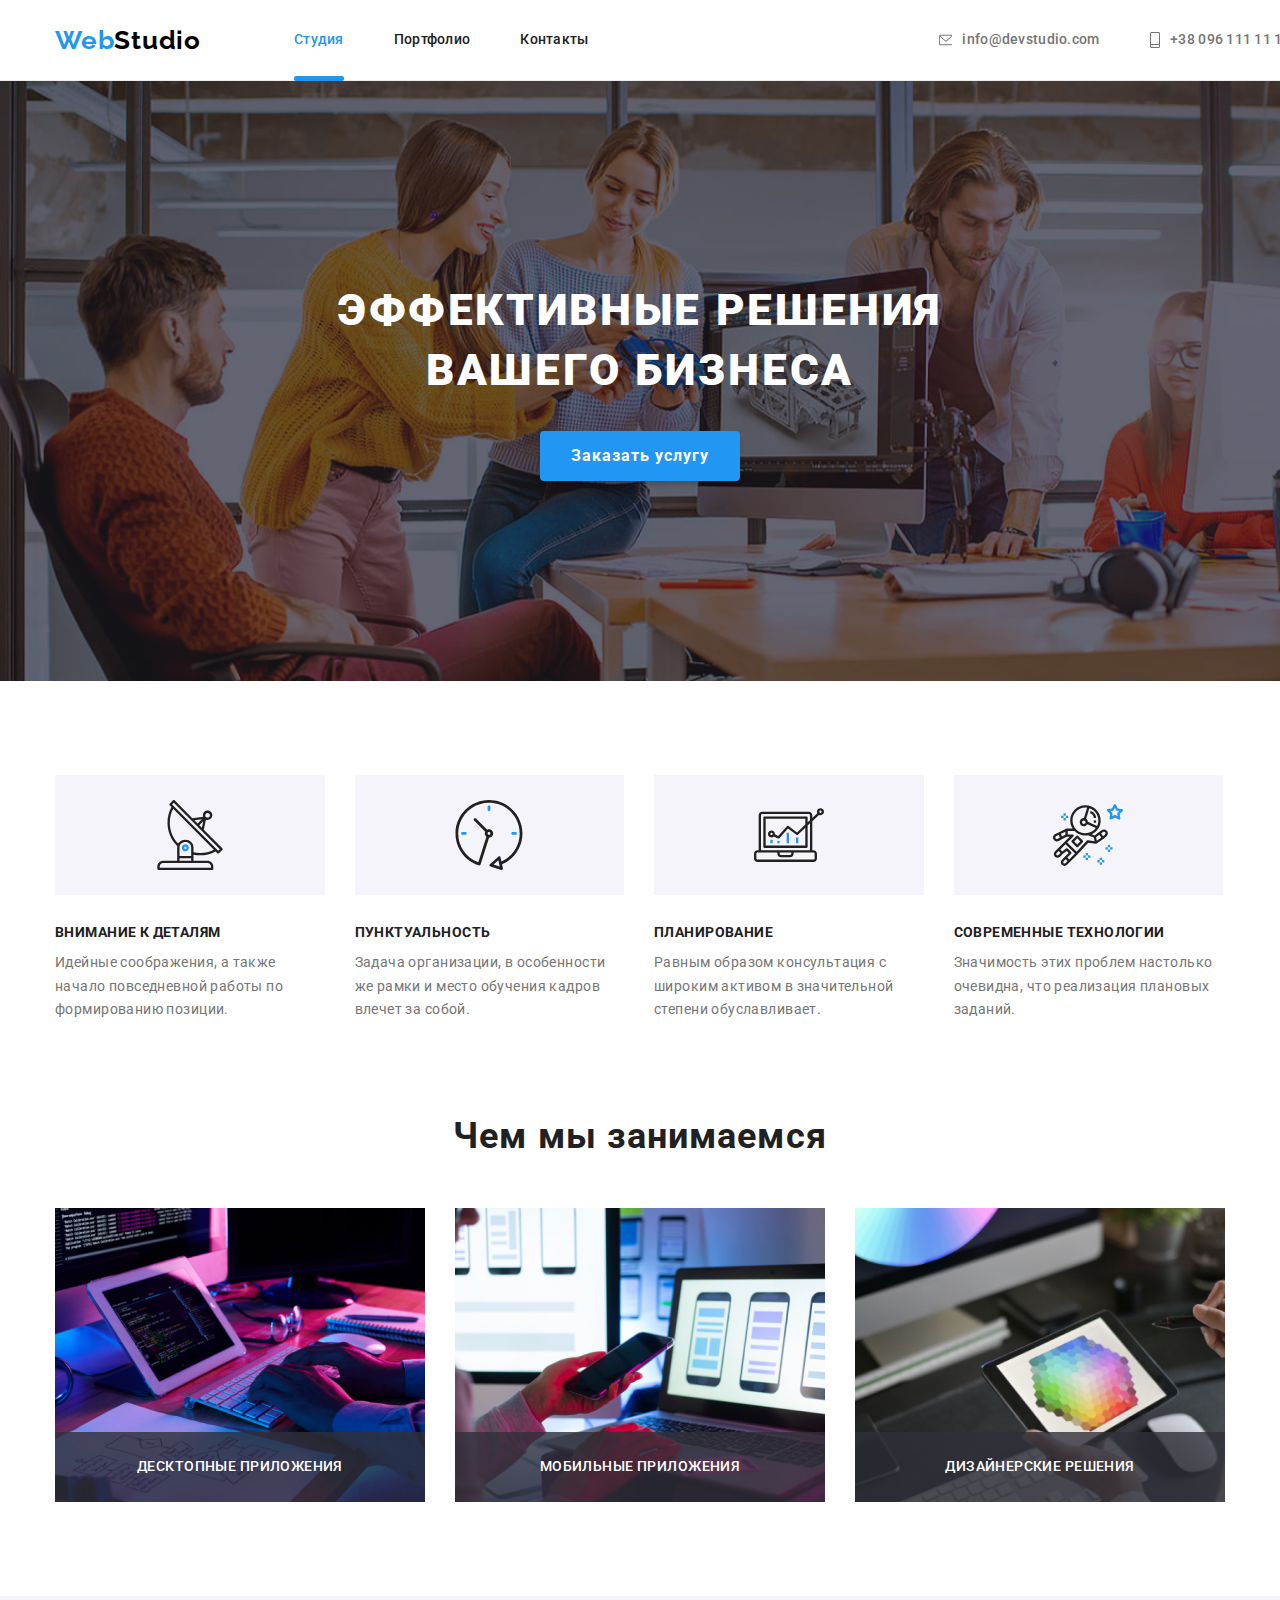
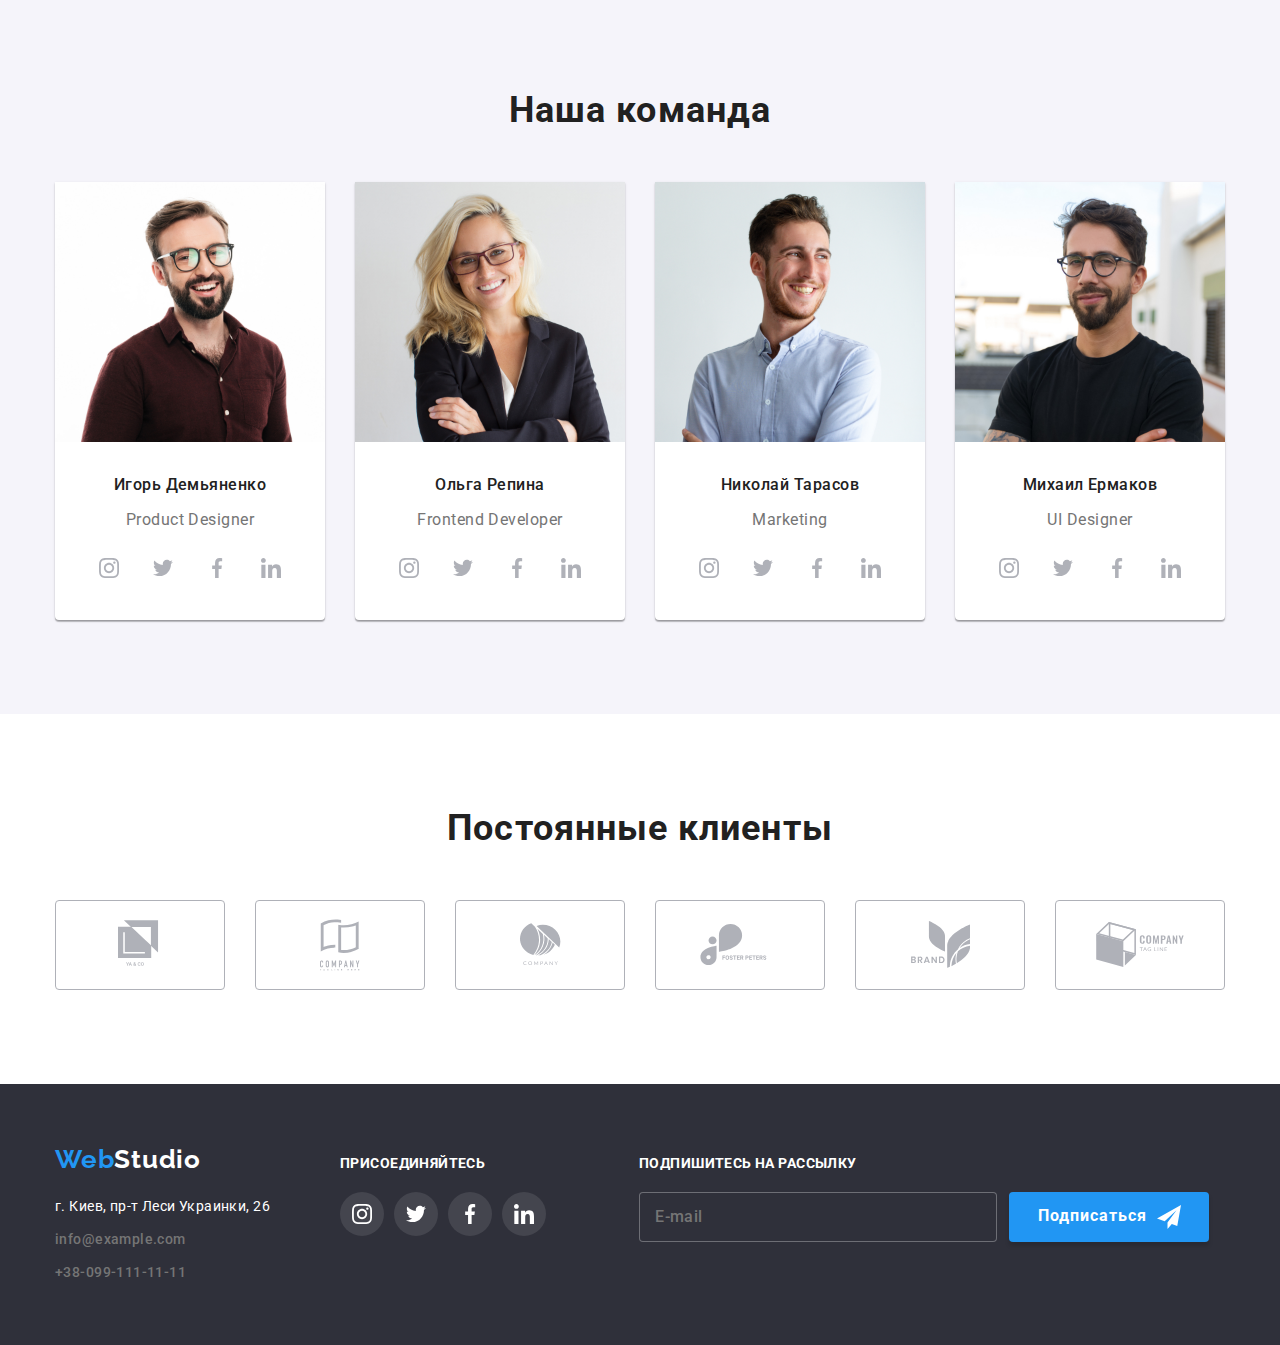
==== index.html @ b25f7332 "работа над модалкой" ====
<!DOCTYPE html>
<html lang="ru">
  <head>
    <meta charset="UTF-8" />
    <meta name="viewport" content="width=, initial-scale=1.0" />
    <title>Студия</title>
    <link
      rel="stylesheet"
      href="https://cdnjs.cloudflare.com/ajax/libs/modern-normalize/1.0.0/modern-normalize.min.css"
    />
    <link rel="preconnect" href="https://fonts.gstatic.com" />
    <link
      href="https://fonts.googleapis.com/css2?family=Raleway:wght@700&family=Roboto:wght@400;500;700;900&display=swap"
      rel="stylesheet"
    />

    <link rel="stylesheet" href="./Style/style.css" />
  </head>
  <body>
    <!--Шапка-->

    <header>
      <div class="container nav">
        <a class="logo header" href="#" lang="en"
          ><span class="web">Web</span>Studio</a
        >
        <ul class="nav-link">
          <li class="header-item">
            <a class="header-link current" href="./index.html">Студия</a>
          </li>
          <li class="header-item">
            <a class="header-link" href="./portfolio.html">Портфолио</a>
          </li>
          <li class="header-item">
            <a class="header-link" href="#">Контакты</a>
          </li>
        </ul>
        <ul class="nav-link connection">
          <li class="contacts">
            <a class="header-mail" href="mailto:info@devstudio.com">
              <svg class="mail-icon">
                <use href="./svg/symbol-defs.svg#icon-mail"></use>
              </svg>
              info@devstudio.com
            </a>
          </li>
          <li class="contacts">
            <a class="header-tel" href="tel:+380961111111">
              <svg class="tel-icon">
                <use href="./svg/symbol-defs.svg#icon-smartphone"></use>
              </svg>
              +38 096 111 11 11
            </a>
          </li>
        </ul>
      </div>
    </header>
    <main>
      <!--Герой-->

      <section class="hero-section">
        <div class="container hero">
          <h1 class="hero-title">
            эффективные решения <br />
            вашего бизнеса
          </h1>
          <button data-modal-open class="hero-button">Заказать услугу</button>
          <div class="backdrop is-hidden" data-modal>
            <div class="modal">
              <button data-modal-close class="close-button">
                <img
                  width="11px"
                  height="11px"
                  src="./logo/Close.svg"
                  alt="закрыть"
                />
              </button>
              <form class="modal-form">
                <div class="title-box">
                  <p class="modal-title">
                    Оставьте свои данные, мы вам перезвоним
                  </p>
                </div>
                <div class="inputs">
                  <label for="name">
                    <input
                      class="input name"
                      type="name"
                      name="Имя"
                      id="name"
                      placeholder="Имя"
                    />
                  </label>
                  <label for="phone">
                    <input
                      class="input phone"
                      type="phone"
                      name="Телефон"
                      id="phone"
                      placeholder="Телефон"
                    />
                  </label>
                  <label for="mail">
                    <input
                      class="input mail"
                      type="email"
                      name="Почта"
                      id="mail"
                      placeholder="Почта"
                    />
                  </label>
                  <label for="comments">
                    <textarea
                      class="input comments"
                      name="comments"
                      id="comments"
                      placeholder="Введите текст"
                    ></textarea>
                  </label>
                </div>
                <div>
                  <input type="checkbox" name="" id="" />
                  <p>Соглашаюсь с рассылкой и принимаю</p>
                  <a href="#">Условия договора</a>
                </div>
                <button class="modal-button" type="submit">Отправить</button>
              </form>
            </div>
          </div>
        </div>
      </section>

      <!--особенности-->

      <section class="features">
        <div class="container">
          <h2 hidden>--особенности--</h2>
          <ul class="features-container">
            <li class="features-item">
              <a class="features-icon" href="">
                <svg width="70px" height="70px" class="svg-features">
                  <use href="./svg/symbol-defs.svg#icon-antenna"></use>
                </svg>
              </a>
              <h3 class="features-title">ВНИМАНИЕ К ДЕТАЛЯМ</h3>
              <p class="features-text">
                Идейные соображения, а также начало повседневной работы по
                формированию позиции.
              </p>
            </li>
            <li class="features-item">
              <a class="features-icon" href="">
                <svg width="70px" height="70px" class="svg-features">
                  <use href="./svg/symbol-defs.svg#icon-clock"></use>
                </svg>
              </a>
              <h3 class="features-title">ПУНКТУАЛЬНОСТЬ</h3>
              <p class="features-text">
                Задача организации, в особенности же рамки и место обучения
                кадров влечет за собой.
              </p>
            </li>
            <li class="features-item">
              <a class="features-icon" href="">
                <svg width="70px" height="70px" class="svg-features">
                  <use href="./svg/symbol-defs.svg#icon-diagram"></use>
                </svg>
              </a>
              <h3 class="features-title">ПЛАНИРОВАНИЕ</h3>
              <p class="features-text">
                Равным образом консультация с широким активом в значительной
                степени обуславливает.
              </p>
            </li>
            <li class="features-item">
              <a class="features-icon" href="">
                <svg width="70px" height="70px" class="svg-features">
                  <use href="./svg/symbol-defs.svg#icon-astronaut"></use>
                </svg>
              </a>
              <h3 class="features-title">СОВРЕМЕННЫЕ ТЕХНОЛОГИИ</h3>
              <p class="features-text">
                Значимость этих проблем настолько очевидна, что реализация
                плановых заданий.
              </p>
            </li>
          </ul>
        </div>
      </section>

      <!--чем мы занимаемся-->

      <section class="about-company">
        <div class="container company">
          <h2 class="about-title">Чем мы занимаемся</h2>
          <ul class="about-main">
            <li>
              <div class="photo-box">
                <img
                  class="about-photo"
                  src="./photo/box 1.jpg"
                  width="370"
                  alt="пример1"
                />
                <div class="text-box">
                  <h3 class="about-text">Десктопные приложения</h3>
                </div>
              </div>
            </li>
            <li>
              <div class="photo-box">
                <img
                  class="about-photo"
                  src="./photo/box 2.jpg"
                  width="370"
                  alt="пример2"
                />
                <div class="text-box">
                  <h3 class="about-text">Мобильные приложения</h3>
                </div>
              </div>
            </li>
            <li>
              <div class="photo-box">
                <img
                  class="about-photo"
                  src="./photo/box 3.jpg"
                  width="370"
                  alt="пример3"
                />
                <div class="text-box">
                  <h3 class="about-text">Дизайнерские решения</h3>
                </div>
              </div>
            </li>
          </ul>
        </div>
      </section>

      <!--наша команда-->

      <section class="our-command">
        <div class="container cmd">
          <h2 class="cmd-title">Наша команда</h2>
          <ul class="wrk-section">
            <li class="wrk-container">
              <img
                class="image"
                src="./photo/работник 1 (1).jpg"
                width="270"
                alt="Игорь Демьяненко"
              />
              <h3 class="wrk-name">Игорь Демьяненко</h3>
              <p class="wrk-place">Product Designer</p>
              <ul class="icon-box">
                <li class="icon-item">
                  <a class="link-icon" href="#">
                    <svg class="svg-icon">
                      <use href="./svg/symbol-defs.svg#icon-instagram"></use>
                    </svg>
                  </a>
                </li>
                <li class="icon-item">
                  <a class="link-icon" href="#">
                    <svg class="svg-icon">
                      <use href="./svg/symbol-defs.svg#icon-twitter"></use>
                    </svg>
                  </a>
                </li>
                <li class="icon-item">
                  <a class="link-icon" href="#">
                    <svg class="svg-icon">
                      <use href="./svg/symbol-defs.svg#icon-facebook"></use>
                    </svg>
                  </a>
                </li>
                <li class="icon-item">
                  <a class="link-icon" href="#">
                    <svg class="svg-icon">
                      <use href="./svg/symbol-defs.svg#icon-linkedin"></use>
                    </svg>
                  </a>
                </li>
              </ul>
            </li>
            <li class="wrk-container">
              <img
                class="image"
                src="./photo/работник 1 (4).jpg"
                width="270"
                alt="Ольга Репина"
              />
              <h3 class="wrk-name">Ольга Репина</h3>
              <p class="wrk-place">Frontend Developer</p>
              <ul class="icon-box">
                <li class="icon-item">
                  <a class="link-icon" href="#">
                    <svg class="svg-icon">
                      <use href="./svg/symbol-defs.svg#icon-instagram"></use>
                    </svg>
                  </a>
                </li>
                <li class="icon-item">
                  <a class="link-icon" href="#">
                    <svg class="svg-icon">
                      <use href="./svg/symbol-defs.svg#icon-twitter"></use>
                    </svg>
                  </a>
                </li>
                <li class="icon-item">
                  <a class="link-icon" href="#">
                    <svg class="svg-icon">
                      <use href="./svg/symbol-defs.svg#icon-facebook"></use>
                    </svg>
                  </a>
                </li>
                <li class="icon-item">
                  <a class="link-icon" href="#">
                    <svg class="svg-icon">
                      <use href="./svg/symbol-defs.svg#icon-linkedin"></use>
                    </svg>
                  </a>
                </li>
              </ul>
            </li>
            <li class="wrk-container">
              <img
                class="image"
                src="./photo/работник 1 (3).jpg"
                width="270"
                alt="Николай Тарасов"
              />
              <h3 class="wrk-name">Николай Тарасов</h3>
              <p class="wrk-place">Marketing</p>
              <ul class="icon-box">
                <li class="icon-item">
                  <a class="link-icon" href="#">
                    <svg class="svg-icon">
                      <use href="./svg/symbol-defs.svg#icon-instagram"></use>
                    </svg>
                  </a>
                </li>
                <li class="icon-item">
                  <a class="link-icon" href="#">
                    <svg class="svg-icon">
                      <use href="./svg/symbol-defs.svg#icon-twitter"></use>
                    </svg>
                  </a>
                </li>
                <li class="icon-item">
                  <a class="link-icon" href="#">
                    <svg class="svg-icon">
                      <use href="./svg/symbol-defs.svg#icon-facebook"></use>
                    </svg>
                  </a>
                </li>
                <li class="icon-item">
                  <a class="link-icon" href="#">
                    <svg class="svg-icon">
                      <use href="./svg/symbol-defs.svg#icon-linkedin"></use>
                    </svg>
                  </a>
                </li>
              </ul>
            </li>
            <li class="wrk-container">
              <img
                class="image"
                src="./photo/работник 1 (2).jpg"
                width="270"
                alt="Михаил Ермаков"
              />
              <h3 class="wrk-name">Михаил Ермаков</h3>
              <p class="wrk-place">UI Designer</p>
              <ul class="icon-box">
                <li class="icon-item">
                  <a class="link-icon" href="#">
                    <svg class="svg-icon">
                      <use href="./svg/symbol-defs.svg#icon-instagram"></use>
                    </svg>
                  </a>
                </li>
                <li class="icon-item">
                  <a class="link-icon" href="#">
                    <svg class="svg-icon">
                      <use href="./svg/symbol-defs.svg#icon-twitter"></use>
                    </svg>
                  </a>
                </li>
                <li class="icon-item">
                  <a class="link-icon" href="#">
                    <svg class="svg-icon">
                      <use href="./svg/symbol-defs.svg#icon-facebook"></use>
                    </svg>
                  </a>
                </li>
                <li class="icon-item">
                  <a class="link-icon" href="#">
                    <svg class="svg-icon">
                      <use href="./svg/symbol-defs.svg#icon-linkedin"></use>
                    </svg>
                  </a>
                </li>
              </ul>
            </li>
          </ul>
        </div>
      </section>

      <!-- постоянные клиенты -->

      <section class="clients-section">
        <div class="container">
          <h2 class="clients-title">Постоянные клиенты</h2>
        </div>
        <ul class="clients-box">
          <li class="client-list">
            <a class="client-link" href="#">
              <svg width="44.27" height="49.23" class="client-icon">
                <use href="./svg/symbol-defs.svg#icon-yaco"></use>
              </svg>
            </a>
          </li>
          <li class="client-list">
            <a class="client-link" href="#">
              <svg width="40" height="52" class="client-icon">
                <use href="./svg/symbol-defs.svg#icon-company"></use>
              </svg>
            </a>
          </li>
          <li class="client-list">
            <a class="client-link" href="#">
              <svg width="41" height="42.6" class="client-icon">
                <use href="./svg/symbol-defs.svg#icon-tag-line"></use>
              </svg>
            </a>
          </li>
          <li class="client-list">
            <a class="client-link" href="#">
              <svg width="79.66" height="42.02" class="client-icon">
                <use href="./svg/symbol-defs.svg#icon-logo-4"></use>
              </svg>
            </a>
          </li>
          <li class="client-list">
            <a class="client-link" href="#">
              <svg width="59" height="47" class="client-icon">
                <use href="./svg/symbol-defs.svg#icon-logo-5"></use>
              </svg>
            </a>
          </li>
          <li class="client-list">
            <a class="client-link" href="#">
              <svg width="88.48" height="45.44" class="client-icon">
                <use href="./svg/symbol-defs.svg#icon-logo-6"></use>
              </svg>
            </a>
          </li>
        </ul>
      </section>
    </main>

    <!--подвал-->

    <footer class="footer-section">
      <div class="container footer">
        <div>
          <ul>
            <li class="footer-logo">
              <a class="logo footer" href="#" lang="en">
                <span class="web">Web</span>Studio
              </a>
            </li>
          </ul>
          <ul class="ftr-address">
            <li class="footer-address">
              <p class="address">г. Киев, пр-т Леси Украинки, 26</p>
            </li>
            <li class="contacts footer">
              <a class="footer-mail" href="mailto:info@example.com"
                >info@example.com</a
              >
            </li>
            <li class="contacts footer">
              <a class="footer-tel" href="tel:+38-099-111-11-11">
                +38-099-111-11-11
              </a>
            </li>
          </ul>
        </div>
        <div class="enjoy-box">
          <p class="footer enjoy">присоединяйтесь</p>
          <ul class="svg-box">
            <li class="footer-item">
              <a class="footer-icon" href="#">
                <svg class="svg-footer">
                  <use href="./svg/symbol-defs.svg#icon-instagram"></use>
                </svg>
              </a>
            </li>
            <li class="footer-item">
              <a class="footer-icon" href="#">
                <svg class="svg-footer">
                  <use href="./svg/symbol-defs.svg#icon-twitter"></use>
                </svg>
              </a>
            </li>
            <li class="footer-item">
              <a class="footer-icon" href="#">
                <svg class="svg-footer">
                  <use href="./svg/symbol-defs.svg#icon-facebook"></use>
                </svg>
              </a>
            </li>
            <li class="footer-item">
              <a class="footer-icon" href="#">
                <svg class="svg-footer">
                  <use href="./svg/symbol-defs.svg#icon-linkedin"></use>
                </svg>
              </a>
            </li>
          </ul>
        </div>
        <div class="subscribe">
          <p class="footer enjoy">подпишитесь на рассылку</p>
          <form class="form">
            <input
              class="subscribe-input"
              type="email"
              name="email"
              id="name"
              placeholder="E-mail"
            />
            <button type="submit" class="subscribe-btn" for="email">
              Подписаться
              <svg class="svg-subscribe" width="24" height="24">
                <use href="./svg/symbol-defs.svg#icon-send"></use>
              </svg>
            </button>
          </form>
        </div>
      </div>
    </footer>
    <script src="./js/modal.js"></script>
  </body>
</html>
---- Style/style.css ----
html *,
*::before,
*::after {
  box-sizing: border-box;
}

:root {
  --main-title-color: #ffffff;
  --main-text-color: #757575;
  --main-logo-color: #2196f3;
  --second-logo-color: #000000;
  --main-black-color: #212121;
  --bcg-main-color: #2f303a;
  --icon-color: #afb1b8;
  --animation-function: 250ms cubic-bezier(0.4, 0, 0.2, 1);
}
ul {
  margin: 0px;
  padding-inline-start: 0px;
}
body {
  font-family: Roboto, sans-serif;
  font-style: normal;
  margin-left: auto;
  margin-right: auto;
}
a {
  text-decoration: none;
}
li {
  list-style: none;
}
button {
  cursor: pointer;
}
.container {
  width: 1200px;
  padding-left: 15px;
  padding-right: 15px;
  margin-left: auto;
  margin-right: auto;
}
textarea {
  resize: none;
}
/* header */
header {
  border-bottom: 1px solid #ececec;
}
.container.nav {
  display: flex;
  align-items: center;
}
.nav-link,
.connection {
  display: flex;
  padding: 0px;
  margin: 0px;
}
.nav-link :not(:last-child) {
  padding-right: 50px;
}
.header-link {
  position: relative;

  transition: var(--animation-function);
  transition-property: color;

  display: block;
  padding-bottom: 32px;
  padding-top: 32px;
  font-weight: 500;

  font-size: 14px;
  line-height: 1.14;
  letter-spacing: 0.02em;
  color: var(--main-black-color);
}
.header-link:hover,
.header-link:active,
.header-link:focus {
  color: var(--main-logo-color);
}
.header-link.current {
  color: var(--main-logo-color);
}
.header-link.current::after {
  content: "";

  position: absolute;
  left: 0;
  bottom: -1px;

  width: 100%;
  height: 5px;
  border-radius: 2px;
  display: block;
  background-color: var(--main-logo-color);
}
.contacts {
  font-weight: 500;
  font-size: 14px;
}
.contacts .header-tel {
  transition: var(--animation-function);
  transition-property: color;

  display: flex;
  padding-bottom: 39.5px;
  padding-top: 39.5px;

  line-height: 1.14;
  letter-spacing: 0.02em;
  color: var(--main-text-color);
}
.contacts .header-mail {
  transition: var(--animation-function);
  transition-property: color;

  display: flex;
  padding-bottom: 39.5px;
  padding-top: 39.5px;
  margin-left: 350px;

  line-height: 1.14;
  letter-spacing: 0.02em;
  color: var(--main-text-color);
}
.header-mail:hover,
.header-mail:focus {
  color: var(--main-logo-color);
}
.header-mail {
  width: 161px;
  height: 16px;
  align-items: center;
  justify-content: center;
  color: var(--main-text-color);
}
.mail-icon {
  width: 16px;
  height: 12px;
  margin-right: 10px;
  fill: currentColor;
}
.header-tel:hover,
.header-tel:focus {
  color: var(--main-logo-color);
}
.header-tel {
  width: 142px;
  height: 16px;
  align-items: center;
  justify-content: center;
  color: var(--main-text-color);
}
.tel-icon {
  width: 10px;
  height: 16px;
  margin-right: 10px;
  fill: currentColor;
}

/* portfolio buttons */

.port-section {
  padding-top: 81px;
  padding-bottom: 94px;
}
.btn-container {
  display: flex;
  justify-content: center;
  padding-bottom: 50px;
}
.btn-container :not(:last-child) {
  margin-right: 8px;
}
.port-link {
  font-weight: 500;
  font-size: 16px;
  line-height: 1.62;
  text-align: center;
  letter-spacing: 0.03em;

  border-radius: 4px;
  background: #f5f4fa;
  outline: none;
  border: 0;
  padding: 6px 22px 6px 22px;
  transition: var(--animation-function);
  transition-property: color, background, box-shadow;
}
.port-link:active,
.port-link:hover,
.port-link:focus {
  background: var(--main-logo-color);
  color: var(--main-title-color);
  box-shadow: 0px 3px 1px rgba(0, 0, 0, 0.1), 0px 1px 2px rgba(0, 0, 0, 0.08),
    0px 2px 2px rgba(0, 0, 0, 0.12);
}

/* portfolio cards */

.port-box {
  padding: 0px;
  display: flex;
  flex-wrap: wrap;
}
.port-container:nth-child(-n + 6) {
  margin-bottom: 30px;
}
.port-container {
  margin-right: 30px;
}
.port-container:nth-child(3n) {
  margin-right: 0px;
}
.port-card {
  position: relative;
  width: 368px;
  height: 294px;
  overflow: hidden;
}
.card-text {
  padding: 63px 24px;
  margin: 0px;
  font-weight: 400;
  font-size: 18px;
  line-height: 1.55;
  letter-spacing: 0.03em;

  color: var(--main-title-color);

  display: flex;
  align-items: center;
  position: absolute;
  top: 0;
  left: 0;
  width: 100%;
  height: 100%;

  transition: var(--animation-function);
  transition-property: transform;
  transform: translateY(100%);
  background: rgba(33, 150, 243, 0.9);
}
.port-container :hover .card-text,
.port-container :focus .card-text {
  transform: translateY(0%);
}
.title-container {
  padding: 20px 24px 20px 24px;
}
.port-container .port-title {
  margin: 0px;
  font-weight: 700;
  font-size: 18px;
  line-height: 2;
  letter-spacing: 0.06em;
  color: var(--main-black-color);
}
.port-container .port-text {
  margin: 0px;
  font-weight: 400;
  font-size: 16px;
  line-height: 1.87;
  letter-spacing: 0.03em;
  color: var(--main-text-color);
}
.port-container {
  display: block;
  border: 1px solid #eeeeee;
  cursor: pointer;
  flex-basis: calc((100% / 3 - 30px) / 3);

  transition: var(--animation-function);
  transition-property: box-shadow;
}
.port-container:hover,
.port-container:focus {
  box-shadow: 0px 1px 1px rgba(0, 0, 0, 0.12), 0px 4px 4px rgba(0, 0, 0, 0.06),
    1px 4px 6px rgba(0, 0, 0, 0.16);
}

/* logo */

.logo {
  font-family: raleway;
  font-weight: 700;
  font-size: 26px;
  line-height: 1.19;
  letter-spacing: 0.03em;
  color: var(--second-logo-color);
}
.logo.header {
  margin-right: 93px;
}
.header-section .logo {
  color: var(--second-logo-color);
}
.footer-section .logo {
  color: var(--main-title-color);
}
.logo .web {
  color: var(--main-logo-color);
}

/* hero */

.hero-section {
  padding-top: 200px;
  padding-bottom: 200px;

  margin: 0 auto;
  max-width: 1600px;
  background-image: url(..//photo/Img\ Overlay.png),
    url(..//photo/background.png);
  background-color: #c4c4c4;
}

.hero.container {
  display: flex;
  align-items: center;
  flex-direction: column;
}
.hero-title {
  font-weight: 900;
  font-size: 44px;
  line-height: 1.36;
  text-align: center;
  letter-spacing: 0.06em;
  text-transform: uppercase;
  color: var(--main-title-color);
  margin: 0px;
  padding-bottom: 30px;
}
.hero-button {
  font-weight: 700;
  font-size: 16px;
  line-height: 1.87;
  text-align: center;
  justify-content: center;
  letter-spacing: 0.06em;

  color: var(--main-title-color);
  background: var(--main-logo-color);
  box-shadow: 0px 4px 4px rgba(0, 0, 0, 0.15);
  border-radius: 4px;
  border: 0;
  outline: none;

  width: 200px;
  height: 50px;
}
.backdrop {
  position: fixed;
  top: 0;
  left: 0;
  z-index: 1;

  width: 100%;
  height: 1024px;
  background: rgba(0, 0, 0, 0.2);

  transition: var(--animation-function);
}
.backdrop.is-hidden {
  opacity: 0;
  pointer-events: none;
}
.modal {
  position: absolute;
  top: 50%;
  left: 50%;

  width: 528px;
  height: 581px;

  background-color: var(--main-title-color);

  transform: translate(-50%, -50%);
}
.close-button {
  position: absolute;
  top: 0;
  right: 0;

  box-sizing: border-box;

  margin: 8px 8px;
  width: 30px;
  height: 30px;
  border-radius: 50%;
  background: #ffffff;
  border: 1px solid rgba(0, 0, 0, 0.1);
}
.title-box {
  display: flex;
  align-items: center;
  justify-content: center;

  width: 448px;
  height: 23px;

  margin: 40px 40px 0px 40px;
}
.modal-title {
  font-weight: 700;
  font-size: 20px;
  line-height: 1.15px;
  text-align: center;
  letter-spacing: 0.03em;
  color: var(--main-black-color);
  margin: 0;
}
.inputs {
  margin: 12px 40px 20px 40px;
}
.input {
  width: 448px;
  height: 40px;

  padding: 11px 12px;

  border: 1px solid rgba(33, 33, 33, 0.2);
  box-sizing: border-box;
  border-radius: 4px;

  font-weight: normal;
  font-size: 12px;
  line-height: 1.16px;

  letter-spacing: 0.01em;

  color: var(--main-text-color);
}
.input.comments {
  width: 448px;
  height: 120px;

  padding: 12px 16px;
}
.modal-button {
  width: 200px;
  height: 50px;
  padding: 10px 55px 10px 56px;

  background: #2196f3;
  box-shadow: 0px 4px 4px rgba(0, 0, 0, 0.15);
  border-radius: 4px;
  border: none;

  font-weight: bold;
  font-size: 16px;
  line-height: 18.7px;
  display: flex;
  align-items: center;
  text-align: center;
  letter-spacing: 0.06em;

  color: var(--main-title-color);
}

/* features */

.features {
  padding-top: 94px;
}
.features-container {
  display: flex;
  flex-wrap: wrap;
  padding: 0px;
}
.features-item {
  width: 270;
  flex-basis: calc(100% / 4 - 23px);
}
.features-item {
  margin-right: 30px;
}
.features-container :last-of-type {
  margin-right: 0px;
}
.features-title {
  font-size: 14px;
  letter-spacing: 0.03em;
  font-weight: 700;
  line-height: 1.14;
  text-transform: uppercase;
  color: var(--main-black-color);

  margin-top: 0px;
  margin-bottom: 0px;
  margin-top: 30px;
}
.features-text {
  font-size: 14px;
  letter-spacing: 0.03em;
  font-weight: 400;
  line-height: 1.71;
  color: var(--main-text-color);

  margin: 0px;
  margin-top: 10px;
}
.features-icon {
  display: flex;
  justify-content: center;
  align-items: center;
  height: 120px;
  background-color: #f5f4fa;
}

/* about company */

.about-company {
  padding-top: 94px;
  padding-bottom: 94px;
}
.about-main > :not(:last-child) {
  margin-right: 30px;
}
.about-main {
  display: flex;
  align-items: center;
  padding: 0px;
}
.about-title {
  font-weight: 700;
  font-size: 36px;
  line-height: 1.16;
  text-align: center;
  letter-spacing: 0.03em;
  color: var(--main-black-color);

  margin: 0px;
  padding-bottom: 50px;
}
.photo-box {
  position: relative;
  width: 370px;
  height: 294px;
}
.text-box {
  position: absolute;
  bottom: 0;
  left: 0;

  display: flex;
  justify-content: center;
  align-items: center;

  width: 370px;
  height: 70px;
  background: rgba(47, 48, 58, 0.8);
}
.about-text {
  margin: 0;
  display: flex;

  font-weight: 500;
  font-size: 14px;
  line-height: 1.14;
  letter-spacing: 0.03em;
  text-transform: uppercase;

  color: var(--main-title-color);
}

/* our command */

.our-command {
  background-color: #f5f4fa;
  padding-top: 94px;
  padding-bottom: 94px;
}

.wrk-section {
  display: flex;
  justify-content: center;
}
.cmd-title {
  padding-bottom: 50px;
  margin: 0px;

  font-weight: 700;
  font-size: 36px;
  line-height: 1.16;
  text-align: center;
  letter-spacing: 0.03em;
  color: var(--main-black-color);
}
.wrk-container {
  background: #ffffff;
  box-shadow: 0px 1px 3px rgba(0, 0, 0, 0.12), 0px 1px 1px rgba(0, 0, 0, 0.14),
    0px 2px 1px rgba(0, 0, 0, 0.2);
  border-radius: 0px 0px 4px 4px;
}
.wrk-name {
  margin: 30px auto 10px auto;

  text-align: center;
  font-weight: 500;
  font-size: 16px;
  line-height: 1.18;
  letter-spacing: 0.03em;
  color: var(--main-black-color);
}
.wrk-place {
  text-align: center;
  font-weight: 400;
  font-size: 16px;
  line-height: 1.18;
  text-align: center;
  letter-spacing: 0.03em;
  color: var(--main-text-color);
}
.wrk-container {
  margin-right: 30px;
}
.wrk-container:last-child {
  margin-right: 0px;
}
.icon-box {
  display: flex;
  justify-content: center;
  margin-bottom: 30px;
}
.icon-box :not(:last-child) {
  margin-right: 10px;
}
.link-icon {
  display: inline-flex;
  justify-content: center;
  align-items: center;
  width: 44px;
  height: 44px;
  border-radius: 50%;

  background-color: var(--main-title-color);
  color: var(--icon-color);
  transition: var(--animation-function);
  transition-property: color, background-color;
}
.link-icon:focus,
.link-icon:hover {
  background-color: var(--main-logo-color);
  color: var(--main-title-color);
}
.svg-icon {
  width: 20px;
  height: 20px;
  fill: currentColor;
}

/* clients */

.clients-section {
  padding-top: 94px;
  padding-bottom: 94px;
}
.clients-title {
  font-weight: 700;
  font-size: 36px;
  line-height: 1.16;
  text-align: center;
  letter-spacing: 0.03em;
  color: var(--main-black-color);

  padding-bottom: 50px;
  margin: 0px;
}
.clients-box {
  display: flex;
  justify-content: center;
}
.client-list:nth-child(-n + 5) {
  margin-right: 30px;
}
.client-link {
  transition: var(--animation-function);
  transition-property: color, border-color;

  width: 170px;
  height: 90px;

  border-color: var(--icon-color);
  color: var(--icon-color);
  border: 1px solid;
  border-radius: 4px;

  display: flex;
  justify-content: center;
  align-items: center;
}
.client-link:hover,
.client-link:focus {
  color: var(--main-logo-color);
  border-color: var(--main-logo-color);
}
.client-icon {
  fill: currentColor;
}

/* footer */

.logo.footer {
  margin: 0px;
}
.container.footer {
  display: flex;
}
.footer-section {
  background-color: var(--bcg-main-color);
  padding-bottom: 60px;
  padding-top: 60px;
}
.contacts .footer-tel {
  line-height: 1.71;
  letter-spacing: 0.03em;
  color: var(--main-text-color);
}
.contacts .footer-mail {
  line-height: 1.71;
  letter-spacing: 0.03em;
  color: var(--main-text-color);
}
.address {
  font-style: inherit;
  font-weight: 400;
  font-size: 14px;
  line-height: 1.71;
  letter-spacing: 0.03em;
  color: var(--main-title-color);

  margin: 0px;
}
.contacts.footer {
  padding-top: 9px;
}
.ftr-address {
  padding-top: 20px;
}
.footer.enjoy {
  font-weight: 700;
  font-size: 14px;
  line-height: 1.14;
  letter-spacing: 0.03em;
  text-transform: uppercase;
  color: var(--main-title-color);

  padding-bottom: 20px;
  margin: 0px;
}
.enjoy-box {
  margin-top: 12px;
  margin-left: 70px;
}

.svg-box {
  display: flex;
  align-self: center;
}
.svg-box :not(:last-child) {
  margin-right: 10px;
}
.footer-icon {
  transition: var(--animation-function);
  transition-property: background-color;

  display: flex;
  align-items: center;
  justify-content: center;

  width: 44px;
  height: 44px;
  border-radius: 50%;

  background: rgba(255, 255, 255, 0.1);
  color: var(--main-title-color);
}
.footer-icon:hover,
.footer-icon:focus {
  background-color: var(--main-logo-color);
}
.svg-footer {
  width: 20px;
  height: 20px;
  fill: currentColor;
}
.subscribe {
  margin-top: 12px;
  margin-left: 93px;
}
.subscribe-input {
  font-weight: 500;
  font-size: 16px;
  line-height: 12.5px;
  letter-spacing: 0.03em;

  color: rgba(255, 255, 255, 0.6);
  border: 1px solid rgba(255, 255, 255, 0.3);
  border-radius: 4px;
  background-color: #2f303a;

  margin-right: 12px;
  padding: 16px 15px;
  height: 50px;
  width: 358px;
}
.subscribe-btn {
  font-weight: 700;
  font-size: 16px;
  line-height: 18.7px;
  display: flex;
  align-items: center;
  text-align: center;
  letter-spacing: 0.06em;
  padding: 10px 28px 10px 29px;

  color: var(--main-title-color);
  background: #2196f3;
  box-shadow: 0px 4px 4px rgba(0, 0, 0, 0.15);
  border-radius: 4px;
  border: none;

  height: 50px;
  width: 200px;
}
.form {
  display: flex;
  align-items: center;
  justify-content: center;
}
.svg-subscribe {
  margin-left: 10px;
  fill: currentColor;
}
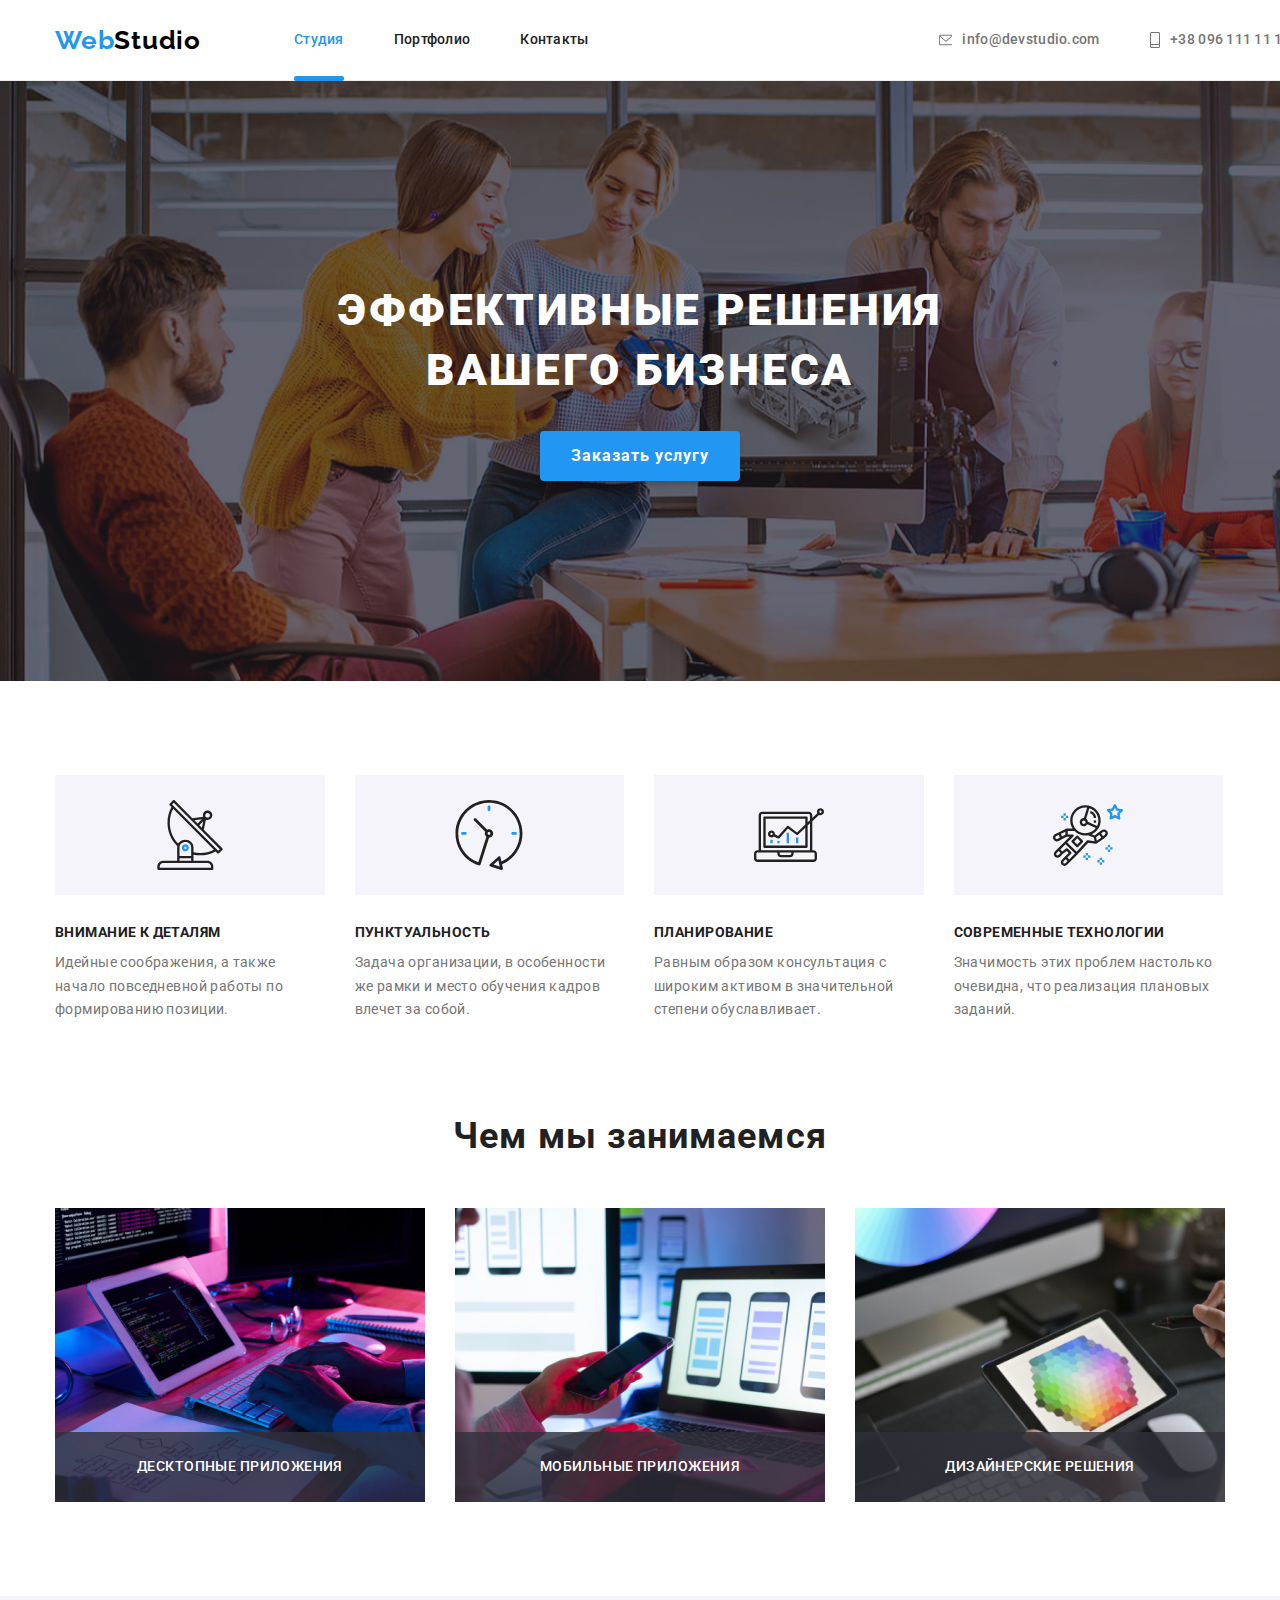
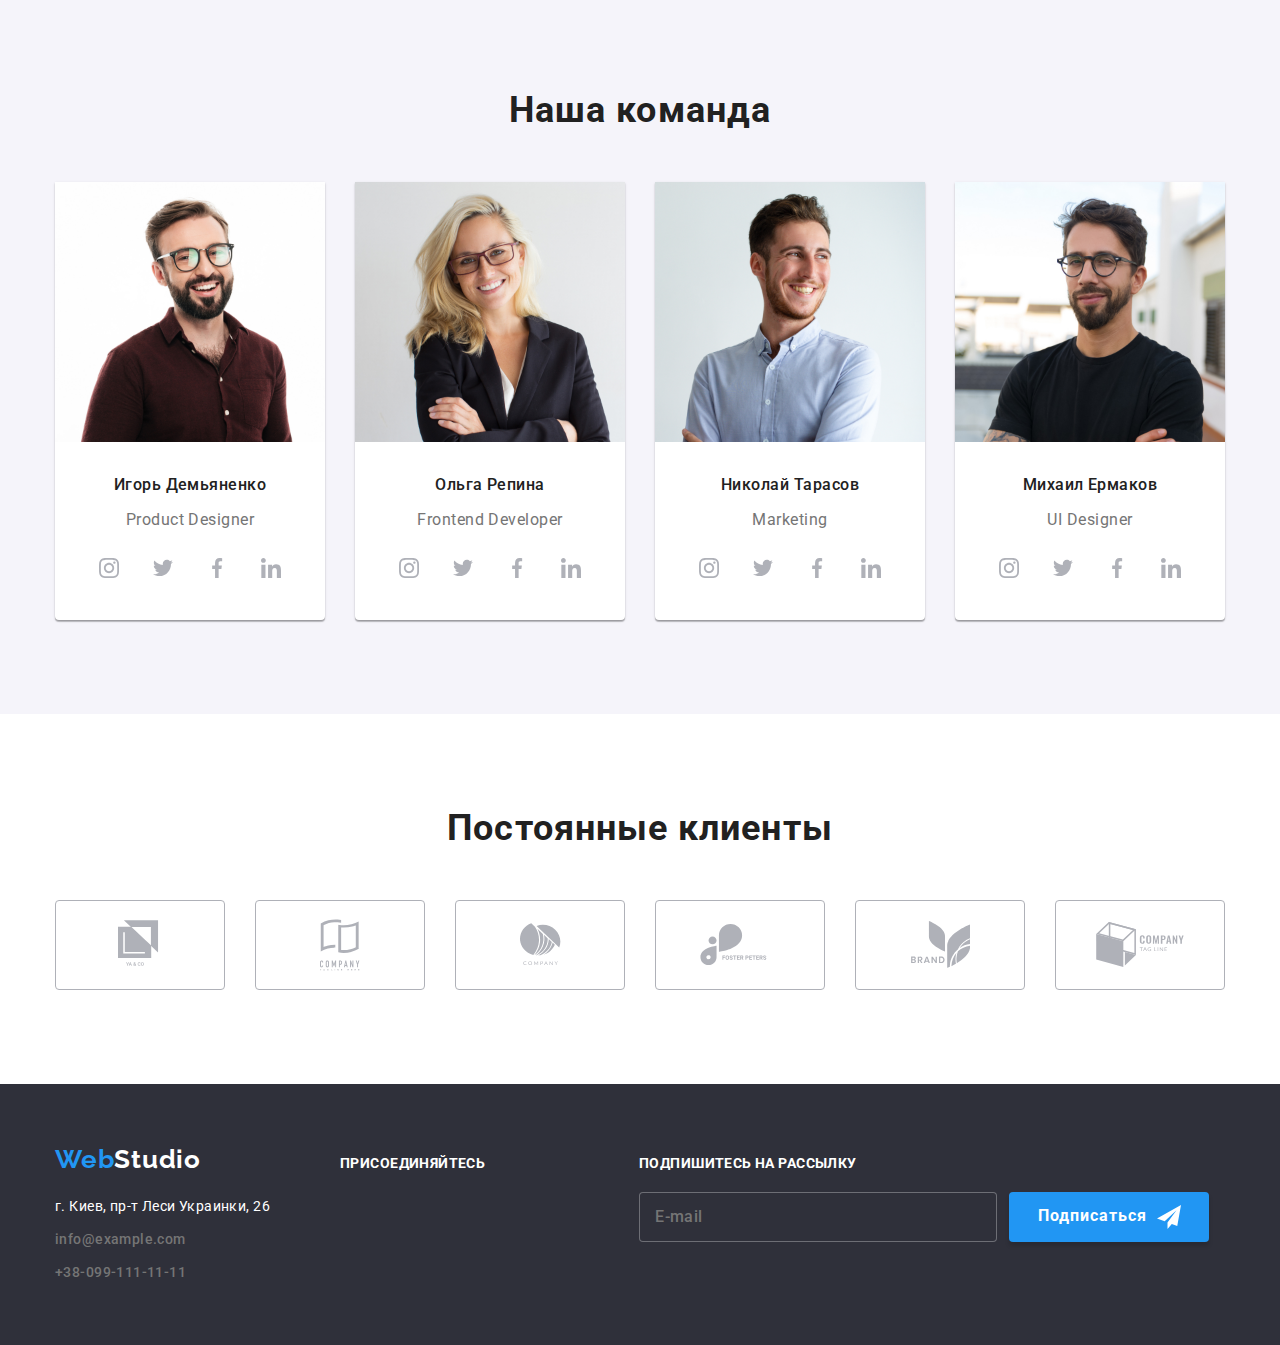
==== commit 9f4ad244: "правки" ====
--- a/index.html
+++ b/index.html
@@ -82,46 +82,62 @@
                   </p>
                 </div>
                 <div class="inputs">
-                  <label for="name">
+                  <div class="label">
+                    <label>
+                      <span class="input-text">Имя</span>
+                      <input class="input name" type="name" name="Имя" />
+                      <svg class="svg name" width="12" height="12">
+                        <use href="./svg/symbol-defs.svg#svg-name"></use>
+                      </svg>
+                    </label>
+                  </div>
+                  <div class="label">
+                    <label>
+                      <span class="input-text">Телефон</span>
+                      <input class="input phone" type="phone" name="Телефон" />
+                      <svg class="svg phone" width="14" height="14">
+                        <use href="./svg/symbol-defs.svg#svg-phone"></use>
+                      </svg>
+                    </label>
+                  </div>
+                  <div class="label">
+                    <label>
+                      <span class="input-text">Почта</span>
+                      <input class="input mail" type="email" name="Почта" />
+                      <svg class="svg mail" width="16" height="12">
+                        <use href="./svg/symbol-defs.svg#svg-mail"></use>
+                      </svg>
+                    </label>
+                  </div>
+                  <div class="label">
+                    <label>
+                      <span class="input-text">Комментарий</span>
+                      <textarea
+                        placeholder="Введите текст"
+                        class="input comments"
+                        name="comments"
+                      ></textarea>
+                    </label>
+                  </div>
+                </div>
+                <div class="policy-container">
+                  <label class="policy-box">
                     <input
-                      class="input name"
-                      type="name"
-                      name="Имя"
-                      id="name"
-                      placeholder="Имя"
+                      class="checkbox visually-hidden"
+                      type="checkbox"
+                      name="checkbox"
                     />
+                    <div class="svg-box">
+                      <svg class="icon-check" width="16" height="15">
+                        <use href="./svg/symbol-defs.svg#icon-check"></use>
+                      </svg>
+                    </div>
+                    <div class="checkbox-icon"></div>
+                    <p class="policy-text">
+                      Соглашаюсь с рассылкой и принимаю
+                      <a class="policy-link" href="#">Условия договора</a>
+                    </p>
                   </label>
-                  <label for="phone">
-                    <input
-                      class="input phone"
-                      type="phone"
-                      name="Телефон"
-                      id="phone"
-                      placeholder="Телефон"
-                    />
-                  </label>
-                  <label for="mail">
-                    <input
-                      class="input mail"
-                      type="email"
-                      name="Почта"
-                      id="mail"
-                      placeholder="Почта"
-                    />
-                  </label>
-                  <label for="comments">
-                    <textarea
-                      class="input comments"
-                      name="comments"
-                      id="comments"
-                      placeholder="Введите текст"
-                    ></textarea>
-                  </label>
-                </div>
-                <div>
-                  <input type="checkbox" name="" id="" />
-                  <p>Соглашаюсь с рассылкой и принимаю</p>
-                  <a href="#">Условия договора</a>
                 </div>
                 <button class="modal-button" type="submit">Отправить</button>
               </form>
@@ -531,7 +547,7 @@
               id="name"
               placeholder="E-mail"
             />
-            <button type="submit" class="subscribe-btn" for="email">
+            <button type="submit" class="subscribe-btn">
               Подписаться
               <svg class="svg-subscribe" width="24" height="24">
                 <use href="./svg/symbol-defs.svg#icon-send"></use>
--- a/Style/style.css
+++ b/Style/style.css
@@ -43,6 +43,16 @@
 textarea {
   resize: none;
 }
+textarea::placeholder {
+  color: rgba(117, 117, 117, 0.5);
+}
+.visually-hidden {
+  position: absolute;
+  clip: rect(0 0 0 0);
+  width: 1px;
+  height: 1px;
+  margin: -1px;
+}
 /* header */
 header {
   border-bottom: 1px solid #ececec;
@@ -359,7 +369,7 @@
   z-index: 1;
 
   width: 100%;
-  height: 1024px;
+  height: 100%;
   background: rgba(0, 0, 0, 0.2);
 
   transition: var(--animation-function);
@@ -402,7 +412,7 @@
   width: 448px;
   height: 23px;
 
-  margin: 40px 40px 0px 40px;
+  margin: 40px 40px 2px 40px;
 }
 .modal-title {
   font-weight: 700;
@@ -416,15 +426,38 @@
 .inputs {
   margin: 12px 40px 20px 40px;
 }
+.label {
+  position: relative;
+  margin-top: 28px;
+}
+.svg {
+  position: absolute;
+  top: 50%;
+  left: 12px;
+  transform: translateY(-50%);
+}
+.input-text {
+  position: absolute;
+  top: -10px;
+  left: 0;
+  transform: translateY(-50%);
+
+  font-weight: normal;
+  font-size: 12px;
+  line-height: 1.16;
+  letter-spacing: 0.01em;
+
+  color: var(--main-text-color);
+}
 .input {
   width: 448px;
   height: 40px;
-
-  padding: 11px 12px;
+  padding: 12px 42px;
 
   border: 1px solid rgba(33, 33, 33, 0.2);
   box-sizing: border-box;
   border-radius: 4px;
+  outline: none;
 
   font-weight: normal;
   font-size: 12px;
@@ -433,17 +466,82 @@
   letter-spacing: 0.01em;
 
   color: var(--main-text-color);
+
+  transition: var(--animation-function);
+}
+.input:focus {
+  border-color: var(--main-logo-color);
+}
+.input:focus + .svg {
+  fill: var(--main-logo-color);
 }
 .input.comments {
   width: 448px;
   height: 120px;
 
   padding: 12px 16px;
+
+  font-size: 12px;
+  line-height: 1.16;
+}
+.policy-box {
+  position: relative;
+
+  display: flex;
+  justify-content: center;
+  align-items: center;
+}
+.svg-box {
+  position: relative;
+  left: 2px;
+
+  transition: var(--animation-function);
+
+  opacity: 0;
+  color: var(--main-title-color);
+  background-color: var(--main-logo-color);
+  border-radius: 3px;
+}
+.checkbox:checked ~ .checkbox-icon {
+  opacity: 0;
+}
+.checkbox:checked ~ .svg-box {
+  opacity: 1;
+}
+.checkbox-icon {
+  position: relative;
+  left: -14px;
+
+  transition: var(--animation-function);
+
+  cursor: pointer;
+  width: 16px;
+  height: 15px;
+  border: 2px solid #212121;
+  border-radius: 3px;
+}
+.policy-text {
+  margin: 0;
+
+  font-weight: normal;
+  font-size: 14px;
+  line-height: 1.71;
+  letter-spacing: 0.03em;
+
+  color: var(--main-text-color);
+}
+.policy-link {
+  color: var(--main-logo-color);
+  border-bottom: 1px solid var(--main-logo-color);
 }
 .modal-button {
+  display: flex;
+  justify-content: center;
+  align-items: center;
+
   width: 200px;
   height: 50px;
-  padding: 10px 55px 10px 56px;
+  margin: 30px 164px 37px 164px;
 
   background: #2196f3;
   box-shadow: 0px 4px 4px rgba(0, 0, 0, 0.15);
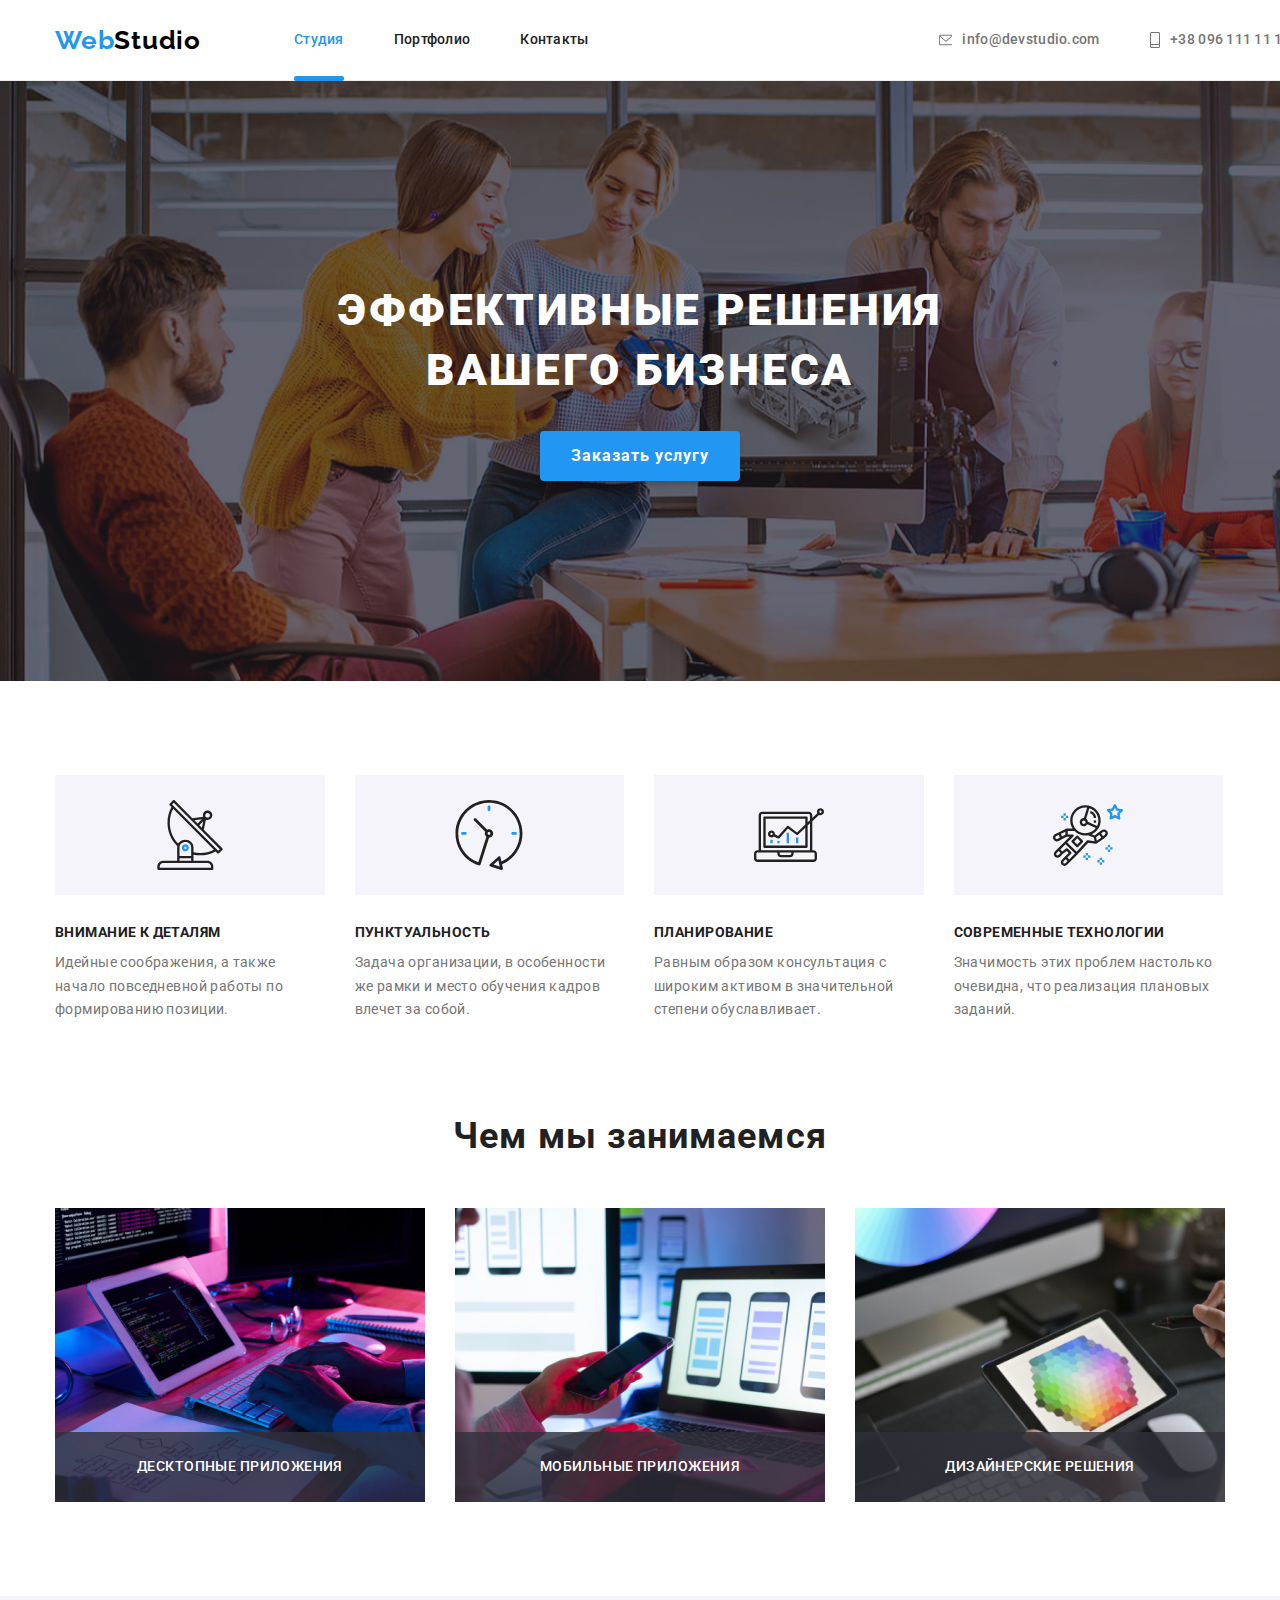
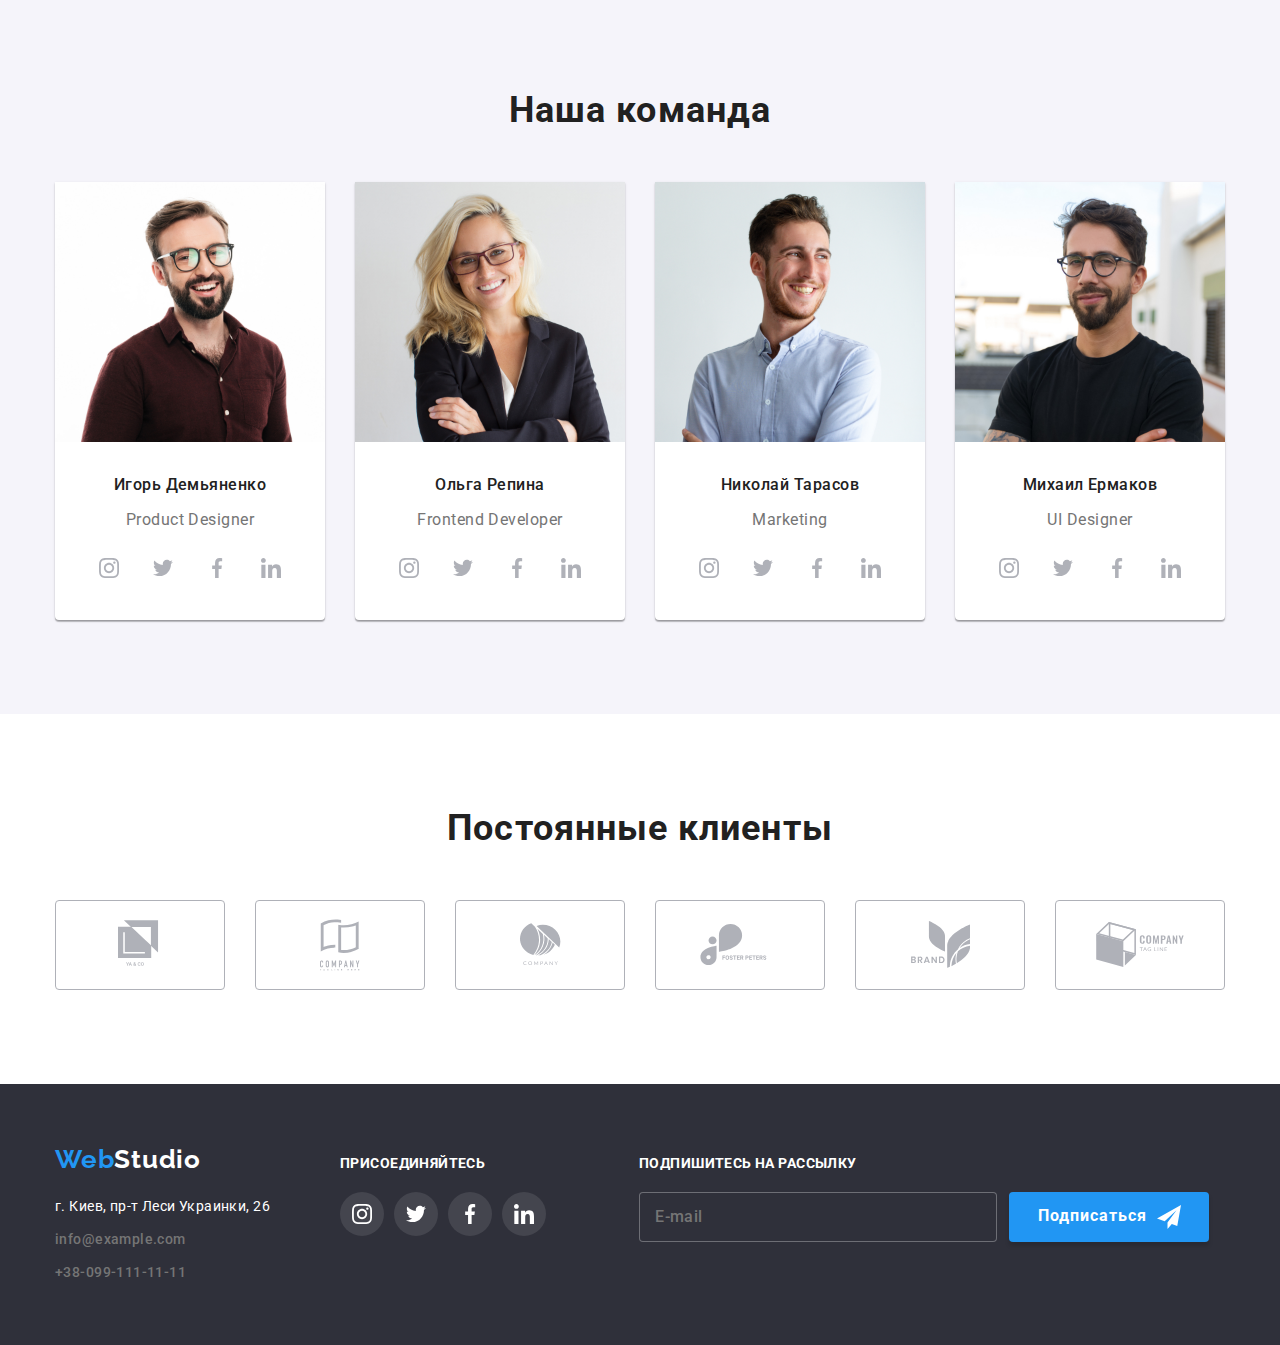
==== commit 0c0e3623: "правки" ====
--- a/index.html
+++ b/index.html
@@ -127,7 +127,7 @@
                       type="checkbox"
                       name="checkbox"
                     />
-                    <div class="svg-box">
+                    <div class="svg-policy">
                       <svg class="icon-check" width="16" height="15">
                         <use href="./svg/symbol-defs.svg#icon-check"></use>
                       </svg>
--- a/Style/style.css
+++ b/Style/style.css
@@ -491,7 +491,9 @@
   justify-content: center;
   align-items: center;
 }
-.svg-box {
+.svg-policy {
+  width: 16px;
+  height: 15px;
   position: relative;
   left: 2px;
 
@@ -505,7 +507,7 @@
 .checkbox:checked ~ .checkbox-icon {
   opacity: 0;
 }
-.checkbox:checked ~ .svg-box {
+.checkbox:checked ~ .svg-policy {
   opacity: 1;
 }
 .checkbox-icon {
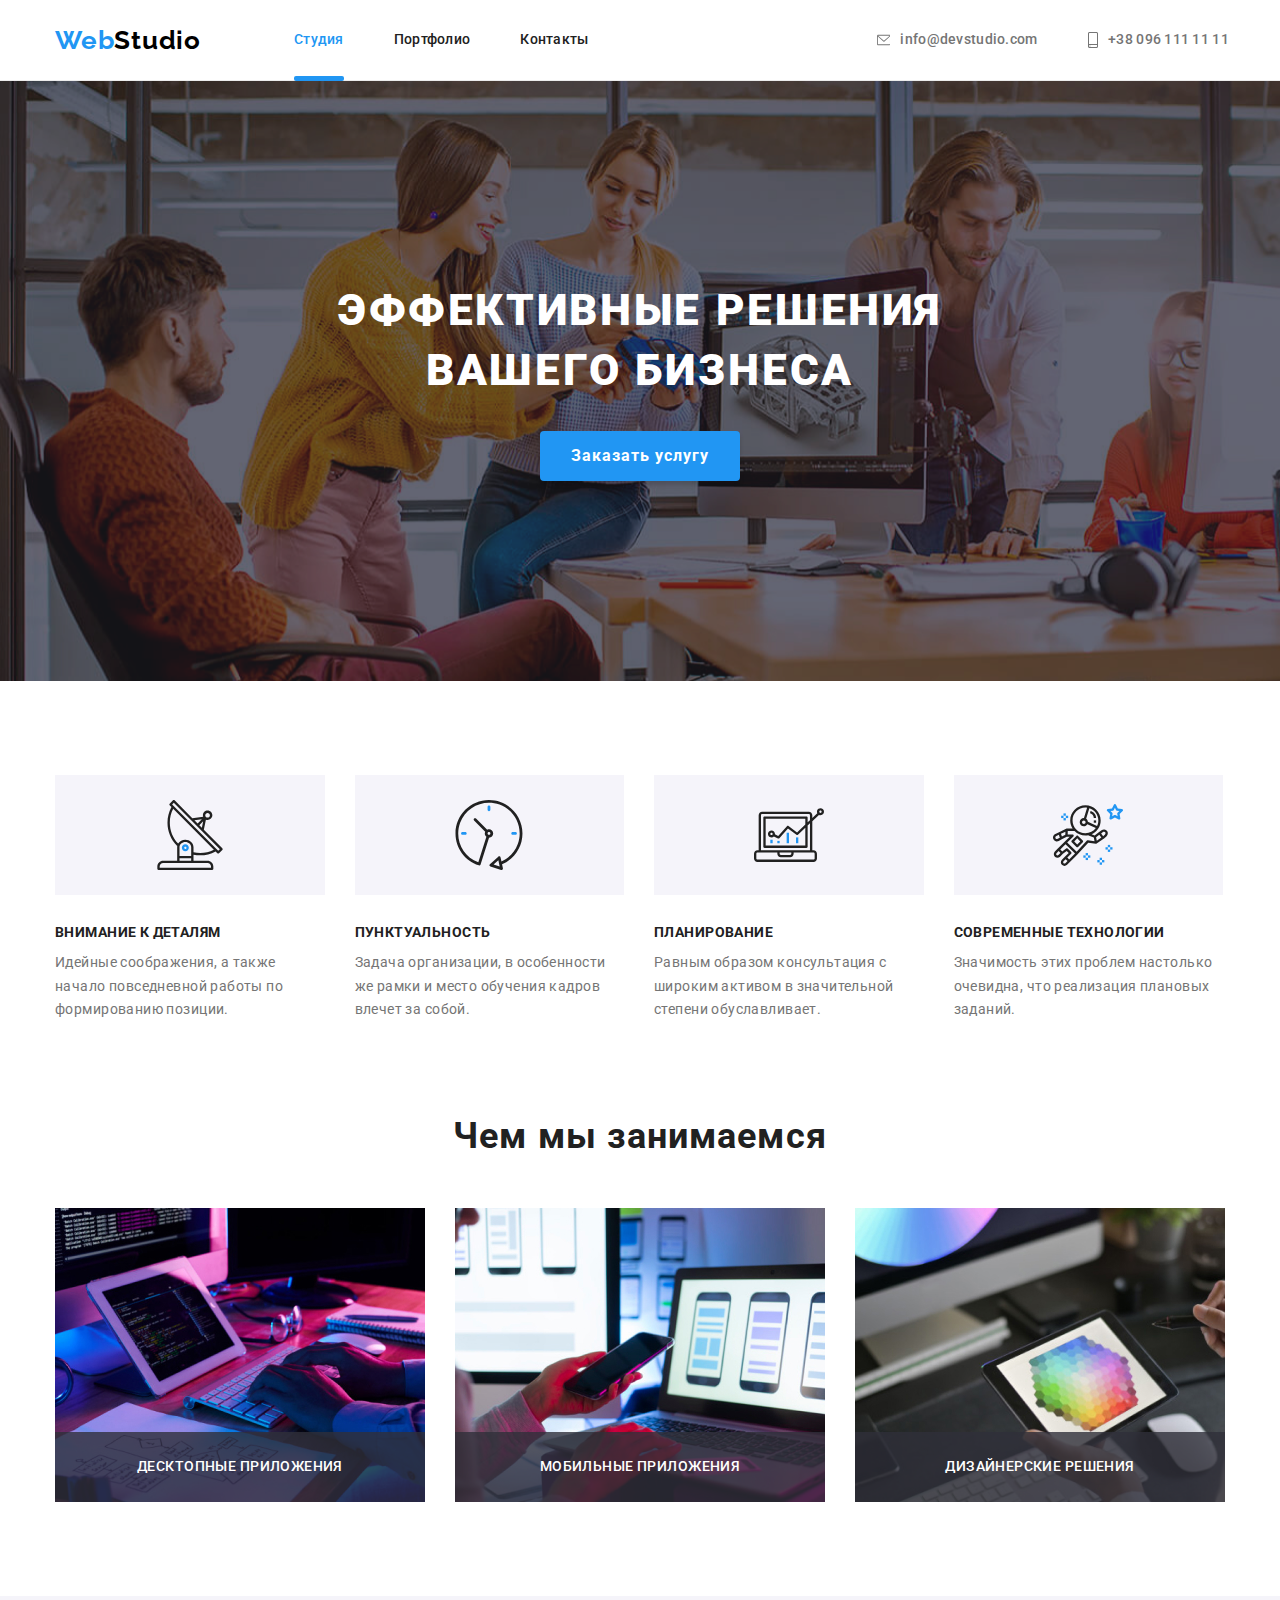
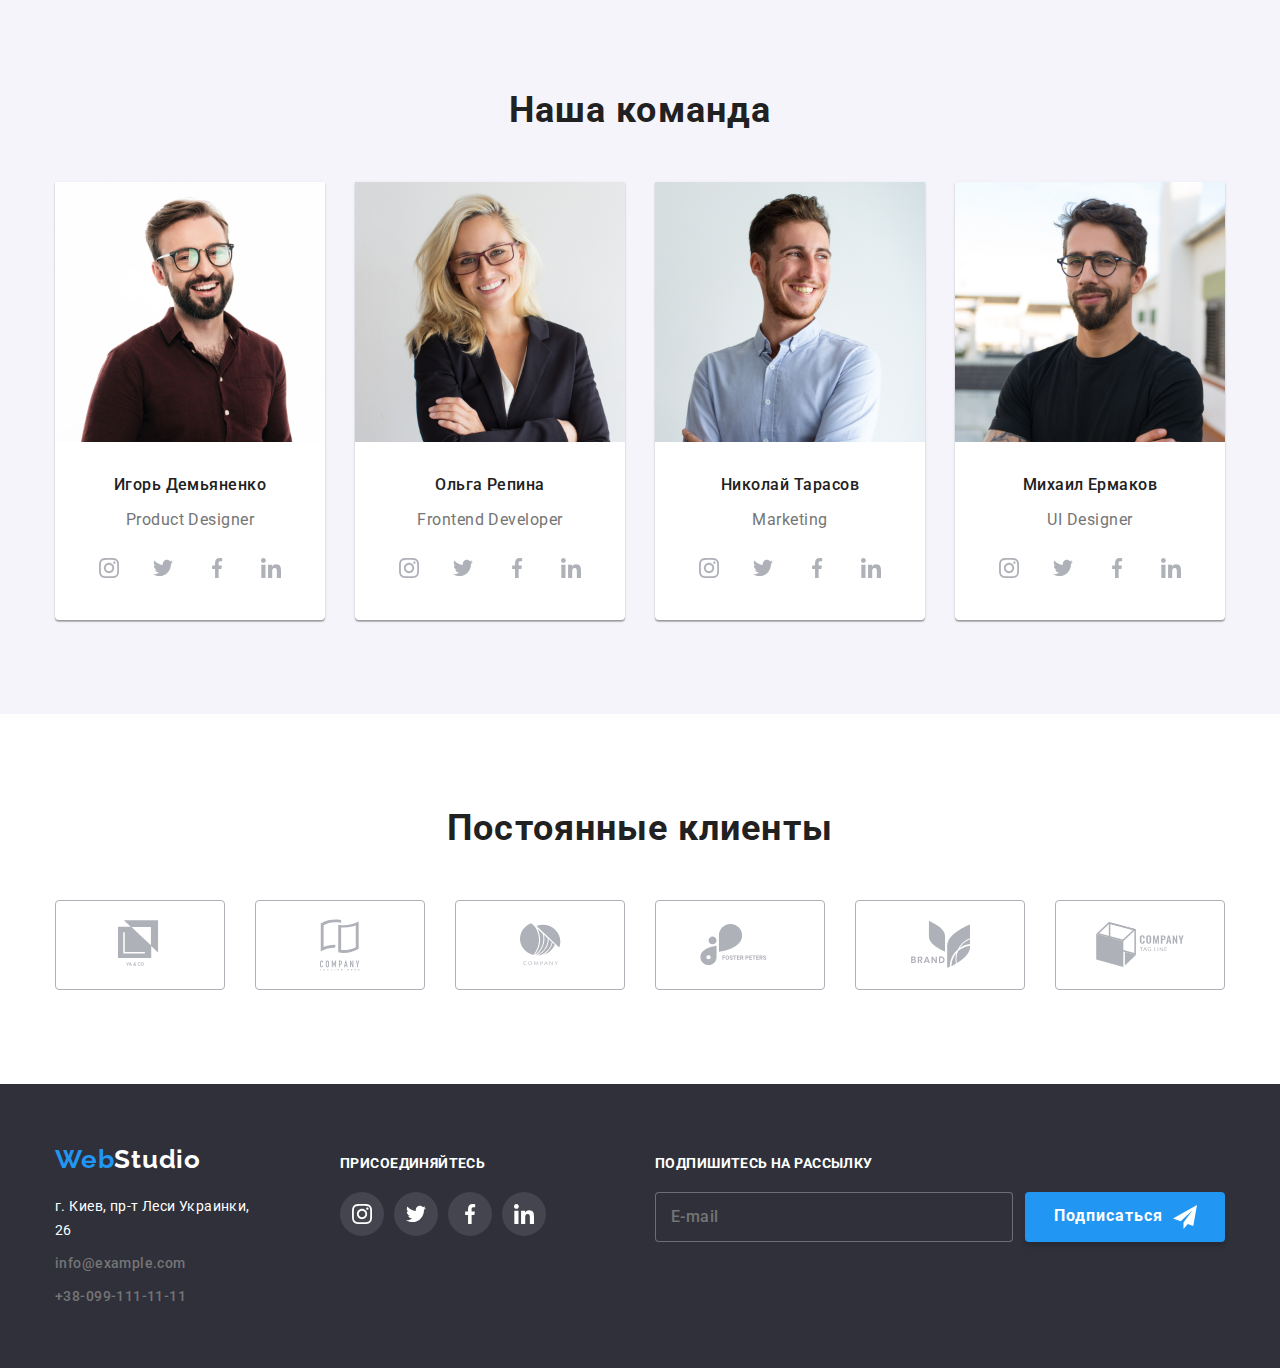
==== commit 4aa6195f: "правки" ====
--- a/index.html
+++ b/index.html
@@ -67,14 +67,13 @@
           <button data-modal-open class="hero-button">Заказать услугу</button>
           <div class="backdrop is-hidden" data-modal>
             <div class="modal">
-              <button data-modal-close class="close-button">
-                <img
-                  width="11px"
-                  height="11px"
-                  src="./logo/Close.svg"
-                  alt="закрыть"
-                />
-              </button>
+              <div class="close-box">
+                <button data-modal-close class="close-button">
+                  <svg class="svg-close" width="11" height="11">
+                    <use href="./svg/symbol-defs.svg#close"></use>
+                  </svg>
+                </button>
+              </div>
               <form class="modal-form">
                 <div class="title-box">
                   <p class="modal-title">
--- a/Style/style.css
+++ b/Style/style.css
@@ -130,7 +130,7 @@
   display: flex;
   padding-bottom: 39.5px;
   padding-top: 39.5px;
-  margin-left: 350px;
+  margin-left: 288px;
 
   line-height: 1.14;
   letter-spacing: 0.02em;
@@ -394,6 +394,9 @@
   position: absolute;
   top: 0;
   right: 0;
+
+  align-items: center;
+  justify-content: center;
 
   box-sizing: border-box;
 
@@ -403,6 +406,13 @@
   border-radius: 50%;
   background: #ffffff;
   border: 1px solid rgba(0, 0, 0, 0.1);
+
+  transition: var(--animation-function);
+}
+.close-box :focus,
+.close-box :hover {
+  fill: var(--main-logo-color);
+  color: var(--main-logo-color);
 }
 .title-box {
   display: flex;
@@ -890,7 +900,7 @@
 }
 .subscribe {
   margin-top: 12px;
-  margin-left: 93px;
+  margin-left: 109px;
 }
 .subscribe-input {
   font-weight: 500;
